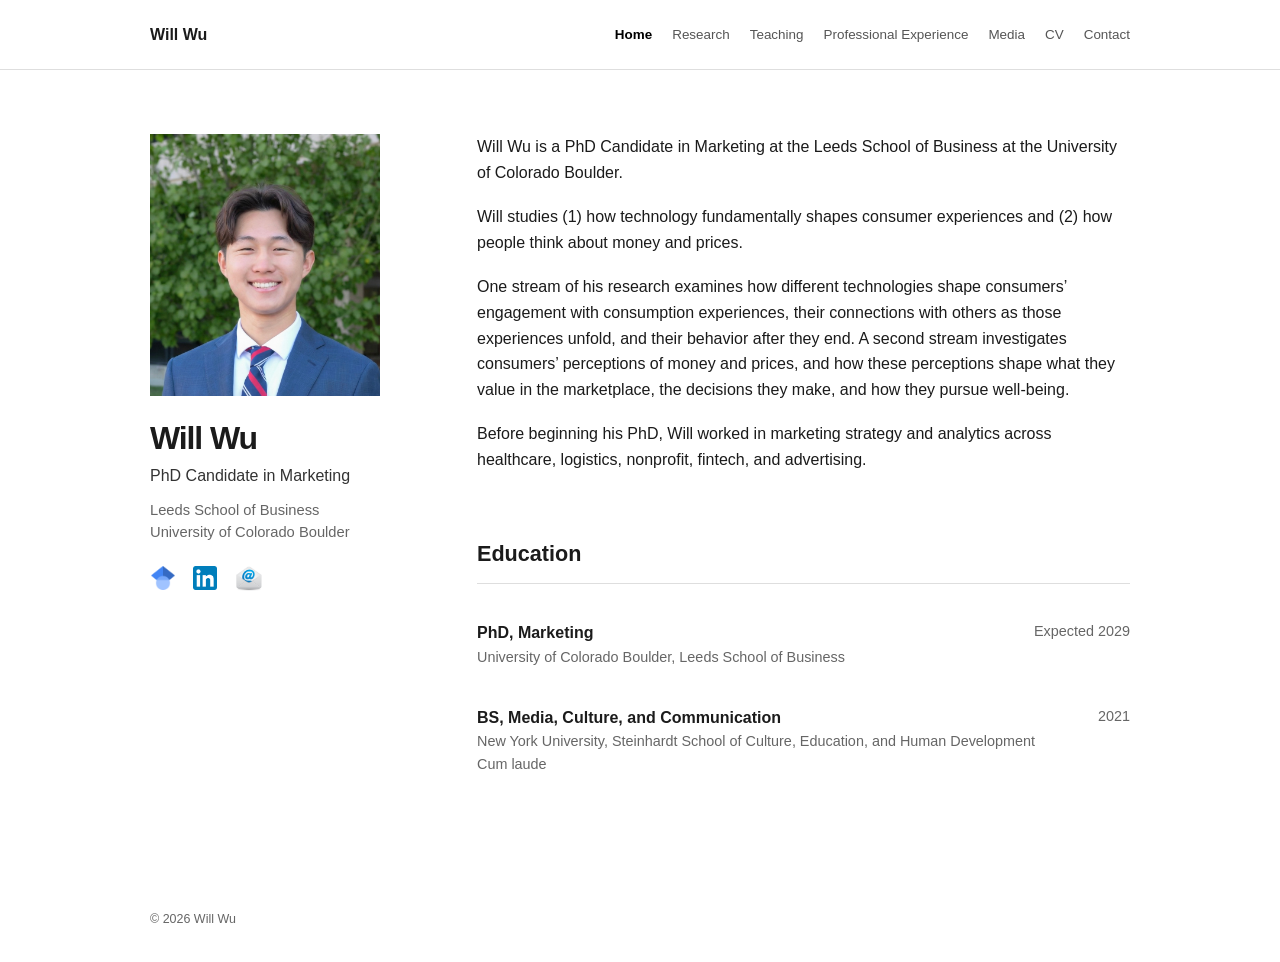
==== index.html @ 662d31d9 "Publish academic website" ====
<!doctype html>
<html lang="en"><head><meta charset="utf-8"><meta name="viewport" content="width=device-width,initial-scale=1"><meta name="description" content="Will Wu, PhD Candidate in Marketing at the University of Colorado Boulder."><title>Will Wu | Marketing PhD Candidate</title><link rel="stylesheet" href="styles.css"></head>
<body><header class="site-header"><a class="brand" href="index.html">Will Wu</a><button class="menu-toggle" aria-label="Open navigation" aria-expanded="false">Menu</button><nav class="site-nav" aria-label="Primary"><a class="active" href="index.html">Home</a><a href="research.html">Research</a><a href="teaching.html">Teaching</a><a href="experience.html">Professional Experience</a><a href="media.html">Media</a><a href="will-wu-cv.pdf" target="_blank">CV</a><a href="contact.html">Contact</a></nav></header>
<main class="shell home-main">
  <aside class="profile-column"><img class="portrait" src="headshot.jpeg" alt="Portrait of Will Wu"><h1>Will Wu</h1><p class="profile-title">PhD Candidate in Marketing</p><p class="profile-school">Leeds School of Business<br>University of Colorado Boulder</p>
    <div class="social-icons" aria-label="Academic and social profiles">
      <a href="https://scholar.google.com/citations?user=o1nkgbAAAAAJ&hl=en" target="_blank" rel="noreferrer" aria-label="Google Scholar"><img src="google-scholar-icon.png" alt=""></a>
      <a href="https://www.linkedin.com/in/will-wei-wu" target="_blank" rel="noreferrer" aria-label="LinkedIn"><img src="linkedin-icon.png" alt=""></a>
      <a href="mailto:wei.wu-4@colorado.edu" aria-label="Email"><img src="email-icon.png" alt=""></a>
    </div>
  </aside>
  <div class="home-content"><section class="bio"><p>Will Wu is a PhD Candidate in Marketing at the Leeds School of Business at the University of Colorado Boulder.</p><p>Will studies (1) how technology fundamentally shapes consumer experiences and (2) how people think about money and prices.</p><p>One stream of his research examines how different technologies shape consumers’ engagement with consumption experiences, their connections with others as those experiences unfold, and their behavior after they end. A second stream investigates consumers’ perceptions of money and prices, and how these perceptions shape what they value in the marketplace, the decisions they make, and how they pursue well-being.</p><p>Before beginning his PhD, Will worked in marketing strategy and analytics across healthcare, logistics, nonprofit, fintech, and advertising.</p></section>
    <section class="education"><h2>Education</h2><div class="education-row"><div><strong>PhD, Marketing</strong><span>University of Colorado Boulder, Leeds School of Business</span></div><span>Expected 2029</span></div><div class="education-row"><div><strong>BS, Media, Culture, and Communication</strong><span>New York University, Steinhardt School of Culture, Education, and Human Development</span><span>Cum laude</span></div><span>2021</span></div></section>
  </div>
</main><footer class="site-footer shell"><span>© <span data-year></span> Will Wu</span></footer><script src="site.js"></script></body></html>
---- styles.css ----
:root{--text:#1b1b1b;--muted:#666;--line:#dedede;--max:980px}
*{box-sizing:border-box}
html{scroll-behavior:smooth}
body{margin:0;overflow-x:hidden;background:#fff;color:var(--text);font-family:Arial,"Helvetica Neue",sans-serif;font-size:16px;line-height:1.6;-webkit-font-smoothing:antialiased}
a{color:inherit;text-decoration:none;display:inline-block;transition:transform .18s ease,opacity .18s ease;touch-action:manipulation}
a:hover{transform:translateY(-2px)}
a:focus-visible,.menu-toggle:focus-visible{outline:2px solid #222;outline-offset:4px}
img{display:block;max-width:100%}
.shell{width:min(calc(100% - 48px),var(--max));margin-inline:auto}
.site-header{min-height:70px;padding:12px max(24px,calc((100vw - var(--max))/2));display:flex;align-items:center;border-bottom:1px solid var(--line);background:#fff;position:sticky;top:0;z-index:20}
.brand{font-size:1rem;font-weight:600;margin-right:auto}
.site-nav{display:flex;align-items:center;gap:20px;font-size:.84rem}
.site-nav a{color:#555;white-space:nowrap}
.site-nav a:hover,.site-nav a.active{color:#000}
.site-nav a.active{font-weight:600}
.menu-toggle{display:none;min-width:44px;min-height:44px;padding:8px;border:0;background:transparent;font:600 .9rem Arial,sans-serif;cursor:pointer;touch-action:manipulation}
.home-main{display:grid;grid-template-columns:255px 1fr;gap:72px;padding-block:64px 90px}
.profile-column{align-self:start}
.portrait{width:230px;aspect-ratio:1/1.14;object-fit:cover;object-position:center 34%}
.profile-column h1{font-size:2rem;line-height:1.15;margin:24px 0 6px;letter-spacing:-.035em}
.profile-title{margin:0;color:#333}
.profile-school{margin:10px 0 0;color:var(--muted);font-size:.92rem;line-height:1.5}
.social-icons{display:flex;align-items:center;gap:16px;margin-top:20px}
.social-icons a{width:26px;height:26px;display:grid;place-items:center}
.social-icons img{width:24px;height:24px;object-fit:contain}
.social-icons a[aria-label="Email"]{width:30px;height:30px}
.social-icons a[aria-label="Email"] img{width:30px;height:30px}
.social-icons a:hover{opacity:.7;transform:translateY(-3px)}
.home-content{min-width:0}
.bio{font-size:1rem}
.bio p{margin:0 0 19px}
.text-link{text-decoration:underline;text-underline-offset:3px}
.education{margin-top:64px}
.education h2,.page-section>h2{margin:0 0 24px;padding-bottom:12px;border-bottom:1px solid var(--line);font-size:1.35rem}
.education-row{display:grid;grid-template-columns:1fr auto;gap:28px;padding:12px 0}
.education-row+.education-row{margin-top:12px}
.education-row div{display:flex;flex-direction:column}
.education-row span{color:var(--muted);font-size:.9rem}
.education-row>span{text-align:right}
.page-main{min-height:calc(100vh - 154px);padding-block:64px 90px}
.page-title{margin:0 0 54px;font-size:2.6rem;line-height:1.1;letter-spacing:-.045em}
.page-section{margin-top:68px}
.page-section:first-of-type,.first-section{margin-top:0}
.paper-table{display:grid;gap:28px}
.paper-table article{display:grid;grid-template-columns:minmax(0,1fr) auto;gap:30px;align-items:start;padding:4px 0}
.paper-table h3{margin:0 0 7px;font-size:1.05rem;line-height:1.45}
.paper-table h3 a:hover{text-decoration:underline;text-underline-offset:3px}
.paper-table p{margin:2px 0;color:#444}
.paper-table .publication-line{color:var(--muted);font-size:.9rem}
.paper-year{color:var(--muted);font-size:.9rem;text-align:right}
.course{display:grid;grid-template-columns:1fr auto;gap:30px;align-items:start;padding:5px 0}
.course h3{margin:0;font-size:1rem}
.course p{margin:2px 0;color:var(--muted);font-size:.9rem}
.fcq{display:flex;flex-direction:column;text-align:right}
.fcq strong{font-size:1rem}
.fcq span{color:var(--muted);font-size:.9rem}
.simple-table{display:grid;gap:20px;width:100%}
.simple-table>div{display:grid;grid-template-columns:1fr auto;gap:30px;padding:5px 0;width:100%}
.simple-table>div>div{display:flex;flex-direction:column}
.simple-table span{color:var(--muted);font-size:.9rem}
.experience-list{display:grid;gap:10px}
.experience-list article{display:grid;grid-template-columns:76px 1fr;gap:18px;align-items:center;padding:14px 0}
.experience-list img{width:56px;height:56px;object-fit:contain;justify-self:center}
.experience-list img.logo-mount-sinai{width:66px;height:66px}
.experience-list img.logo-fedex{width:68px;height:48px}
.experience-list img.logo-red-cross{width:78px;height:78px}
.experience-list h3{margin:0;font-size:1.05rem}
.media-list{display:grid;gap:10px}
.media-list a{display:grid;grid-template-columns:minmax(0,1fr) auto;gap:30px;align-items:center;padding:16px 0}
.media-list h2{margin:0 0 5px;font-size:1.05rem;line-height:1.45}
.media-arrow{display:inline-block;margin-left:.25em;font-weight:400}
.media-list p{margin:0;color:var(--muted);font-size:.9rem}
.media-year{color:var(--muted);font-size:.9rem;text-align:right}
.media-list a:hover h2{text-decoration:underline;text-underline-offset:3px}
.media-inquiry{margin:0;color:var(--muted)}
.media-inquiry a{color:var(--text);text-decoration:underline;text-underline-offset:3px}
.contact-details{max-width:620px}
.contact-details h2{margin:0 0 6px;font-size:1.35rem}
.contact-details p{margin:4px 0;color:var(--muted)}
.contact-details .email-line{margin-top:22px;color:var(--text)}
.contact-details .email-line strong{font-weight:600}
.contact-details .email-line a{text-decoration:underline;text-underline-offset:3px}
.site-footer{min-height:84px;display:flex;align-items:center;color:var(--muted);font-size:.78rem}
@media(max-width:900px){
  .site-header{min-height:66px}
  .menu-toggle{display:block}
  .site-nav{display:none;position:absolute;top:66px;left:0;right:0;max-height:calc(100vh - 66px);padding:10px 24px 14px;overflow-y:auto;border-bottom:1px solid var(--line);background:#fff;flex-direction:column;align-items:flex-start;gap:0}
  .site-nav a{width:100%;min-height:44px;display:flex;align-items:center}
  .site-nav.open{display:flex}
  body.nav-open{overflow:hidden}
}
@media(max-width:680px){
  .shell{width:min(calc(100% - 32px),var(--max))}
  .home-main{grid-template-columns:1fr;gap:42px;padding-block:42px 70px}
  .portrait{width:210px}
  .profile-column h1{margin-top:20px}
  .education{margin-top:48px}
  .education-row{grid-template-columns:1fr;gap:4px}
  .education-row>span{text-align:left}
  .page-main{padding-block:46px 70px}
  .page-title{font-size:clamp(2rem,10vw,2.2rem);margin-bottom:40px;overflow-wrap:anywhere}
  .page-section{margin-top:50px}
  .paper-table article{grid-template-columns:minmax(0,1fr) 44px;gap:12px}
  .course{grid-template-columns:1fr;gap:3px}
  .fcq{text-align:left}
  .simple-table>div{grid-template-columns:1fr;gap:3px}
  .experience-list article{grid-template-columns:52px 1fr;gap:16px}
  .experience-list img{width:40px;height:40px}
  .experience-list img.logo-mount-sinai{width:46px;height:46px}
  .experience-list img.logo-fedex{width:46px;height:34px}
  .experience-list img.logo-red-cross{width:52px;height:52px}
  .media-list a{grid-template-columns:minmax(0,1fr) 44px;gap:12px}
  .social-icons{gap:2px}
  .social-icons a,.social-icons a[aria-label="Email"]{width:44px;height:44px}
  .contact-details,.media-inquiry{overflow-wrap:anywhere}
  .site-footer{min-height:72px}
}
@media(hover:none){a:hover,.social-icons a:hover{transform:none}}
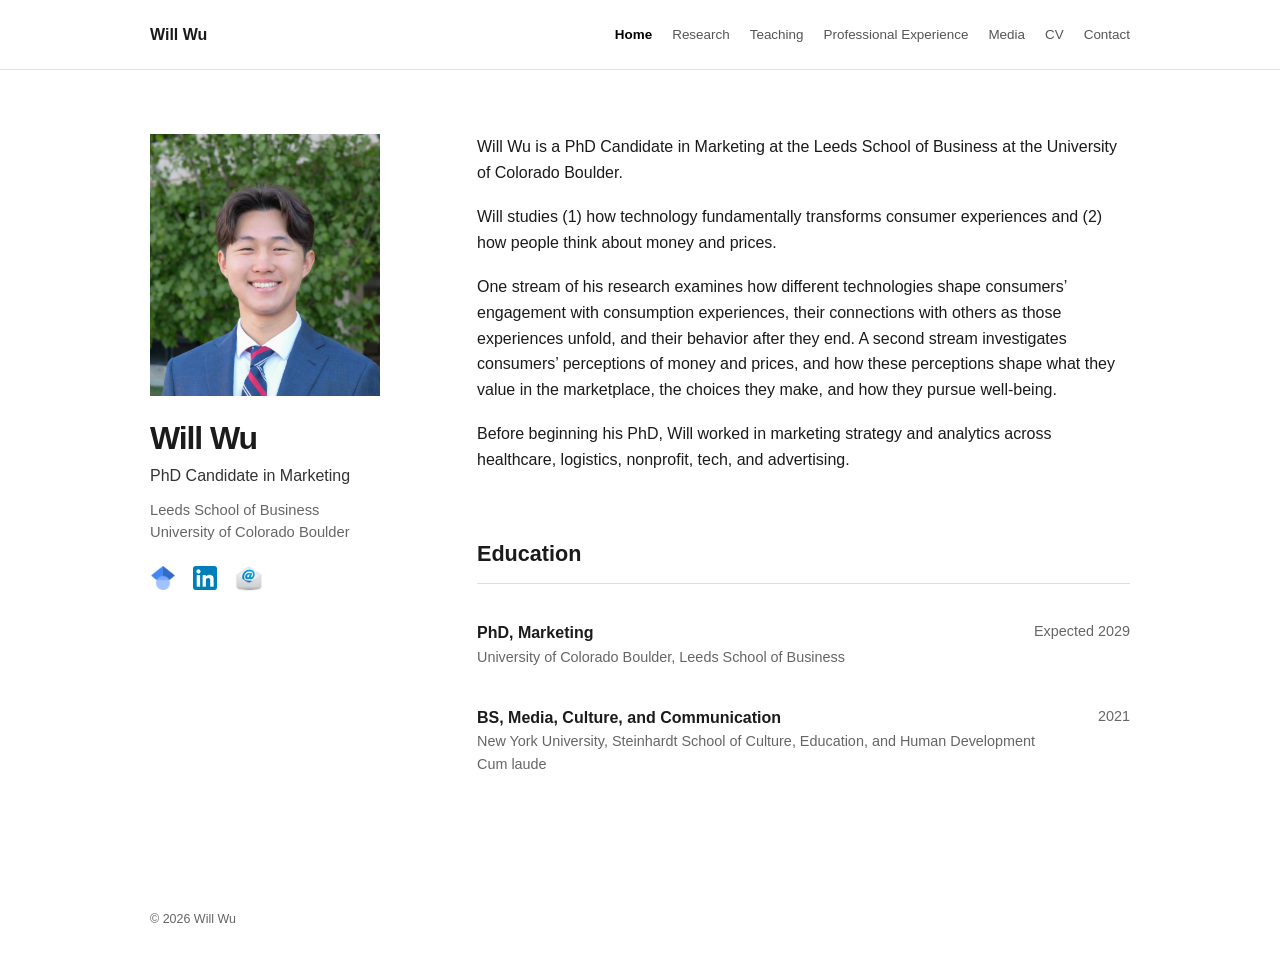
==== commit bf421b06: "Refine homepage research description" ====
--- a/index.html
+++ b/index.html
@@ -1,5 +1,5 @@
 <!doctype html>
-<html lang="en"><head><meta charset="utf-8"><meta name="viewport" content="width=device-width,initial-scale=1"><meta name="description" content="Will Wu, PhD Candidate in Marketing at the University of Colorado Boulder."><title>Will Wu | Marketing PhD Candidate</title><link rel="stylesheet" href="styles.css"></head>
+<html lang="en"><head><meta charset="utf-8"><meta name="viewport" content="width=device-width,initial-scale=1"><meta name="description" content="Will Wu, PhD Candidate in Marketing at the University of Colorado Boulder."><title>Will Wu | PhD Candidate in Marketing</title><link rel="stylesheet" href="styles.css"></head>
 <body><header class="site-header"><a class="brand" href="index.html">Will Wu</a><button class="menu-toggle" aria-label="Open navigation" aria-expanded="false">Menu</button><nav class="site-nav" aria-label="Primary"><a class="active" href="index.html">Home</a><a href="research.html">Research</a><a href="teaching.html">Teaching</a><a href="experience.html">Professional Experience</a><a href="media.html">Media</a><a href="will-wu-cv.pdf" target="_blank">CV</a><a href="contact.html">Contact</a></nav></header>
 <main class="shell home-main">
   <aside class="profile-column"><img class="portrait" src="headshot.jpeg" alt="Portrait of Will Wu"><h1>Will Wu</h1><p class="profile-title">PhD Candidate in Marketing</p><p class="profile-school">Leeds School of Business<br>University of Colorado Boulder</p>
@@ -9,7 +9,7 @@
       <a href="mailto:wei.wu-4@colorado.edu" aria-label="Email"><img src="email-icon.png" alt=""></a>
     </div>
   </aside>
-  <div class="home-content"><section class="bio"><p>Will Wu is a PhD Candidate in Marketing at the Leeds School of Business at the University of Colorado Boulder.</p><p>Will studies (1) how technology fundamentally shapes consumer experiences and (2) how people think about money and prices.</p><p>One stream of his research examines how different technologies shape consumers’ engagement with consumption experiences, their connections with others as those experiences unfold, and their behavior after they end. A second stream investigates consumers’ perceptions of money and prices, and how these perceptions shape what they value in the marketplace, the decisions they make, and how they pursue well-being.</p><p>Before beginning his PhD, Will worked in marketing strategy and analytics across healthcare, logistics, nonprofit, fintech, and advertising.</p></section>
+  <div class="home-content"><section class="bio"><p>Will Wu is a PhD Candidate in Marketing at the Leeds School of Business at the University of Colorado Boulder.</p><p>Will studies (1) how technology fundamentally transforms consumer experiences and (2) how people think about money and prices.</p><p>One stream of his research examines how different technologies shape consumers’ engagement with consumption experiences, their connections with others as those experiences unfold, and their behavior after they end. A second stream investigates consumers’ perceptions of money and prices, and how these perceptions shape what they value in the marketplace, the choices they make, and how they pursue well-being.</p><p>Before beginning his PhD, Will worked in marketing strategy and analytics across healthcare, logistics, nonprofit, tech, and advertising.</p></section>
     <section class="education"><h2>Education</h2><div class="education-row"><div><strong>PhD, Marketing</strong><span>University of Colorado Boulder, Leeds School of Business</span></div><span>Expected 2029</span></div><div class="education-row"><div><strong>BS, Media, Culture, and Communication</strong><span>New York University, Steinhardt School of Culture, Education, and Human Development</span><span>Cum laude</span></div><span>2021</span></div></section>
   </div>
 </main><footer class="site-footer shell"><span>© <span data-year></span> Will Wu</span></footer><script src="site.js"></script></body></html>
--- a/styles.css
+++ b/styles.css
@@ -13,7 +13,15 @@
 .site-nav a{color:#555;white-space:nowrap}
 .site-nav a:hover,.site-nav a.active{color:#000}
 .site-nav a.active{font-weight:600}
-.menu-toggle{display:none;min-width:44px;min-height:44px;padding:8px;border:0;background:transparent;font:600 .9rem Arial,sans-serif;cursor:pointer;touch-action:manipulation}
+.menu-toggle{display:none;width:44px;height:44px;padding:10px;border:0;background:transparent;color:transparent;font-size:0;cursor:pointer;touch-action:manipulation;place-items:center;position:relative}
+.menu-toggle::before,.menu-toggle::after{content:"";position:absolute;width:24px;height:2px;background:#222;border-radius:2px;transition:transform .2s ease,box-shadow .15s ease}
+.menu-toggle::before{transform:translateY(-7px);box-shadow:0 7px 0 #222}
+.menu-toggle::after{transform:translateY(7px)}
+.menu-toggle[aria-expanded="true"]::before{transform:rotate(45deg);box-shadow:none}
+.menu-toggle[aria-expanded="true"]::after{transform:rotate(-45deg)}
+main{animation:page-fade-in .28s ease both;transition:opacity .18s ease,transform .18s ease}
+body.page-leaving main{opacity:0;transform:translateY(4px)}
+@keyframes page-fade-in{from{opacity:0;transform:translateY(4px)}to{opacity:1;transform:none}}
 .home-main{display:grid;grid-template-columns:255px 1fr;gap:72px;padding-block:64px 90px}
 .profile-column{align-self:start}
 .portrait{width:230px;aspect-ratio:1/1.14;object-fit:cover;object-position:center 34%}
@@ -83,7 +91,7 @@
 .site-footer{min-height:84px;display:flex;align-items:center;color:var(--muted);font-size:.78rem}
 @media(max-width:900px){
   .site-header{min-height:66px}
-  .menu-toggle{display:block}
+  .menu-toggle{display:grid}
   .site-nav{display:none;position:absolute;top:66px;left:0;right:0;max-height:calc(100vh - 66px);padding:10px 24px 14px;overflow-y:auto;border-bottom:1px solid var(--line);background:#fff;flex-direction:column;align-items:flex-start;gap:0}
   .site-nav a{width:100%;min-height:44px;display:flex;align-items:center}
   .site-nav.open{display:flex}
@@ -116,3 +124,4 @@
   .site-footer{min-height:72px}
 }
 @media(hover:none){a:hover,.social-icons a:hover{transform:none}}
+@media(prefers-reduced-motion:reduce){main{animation:none;transition:none}.menu-toggle::before,.menu-toggle::after{transition:none}}
